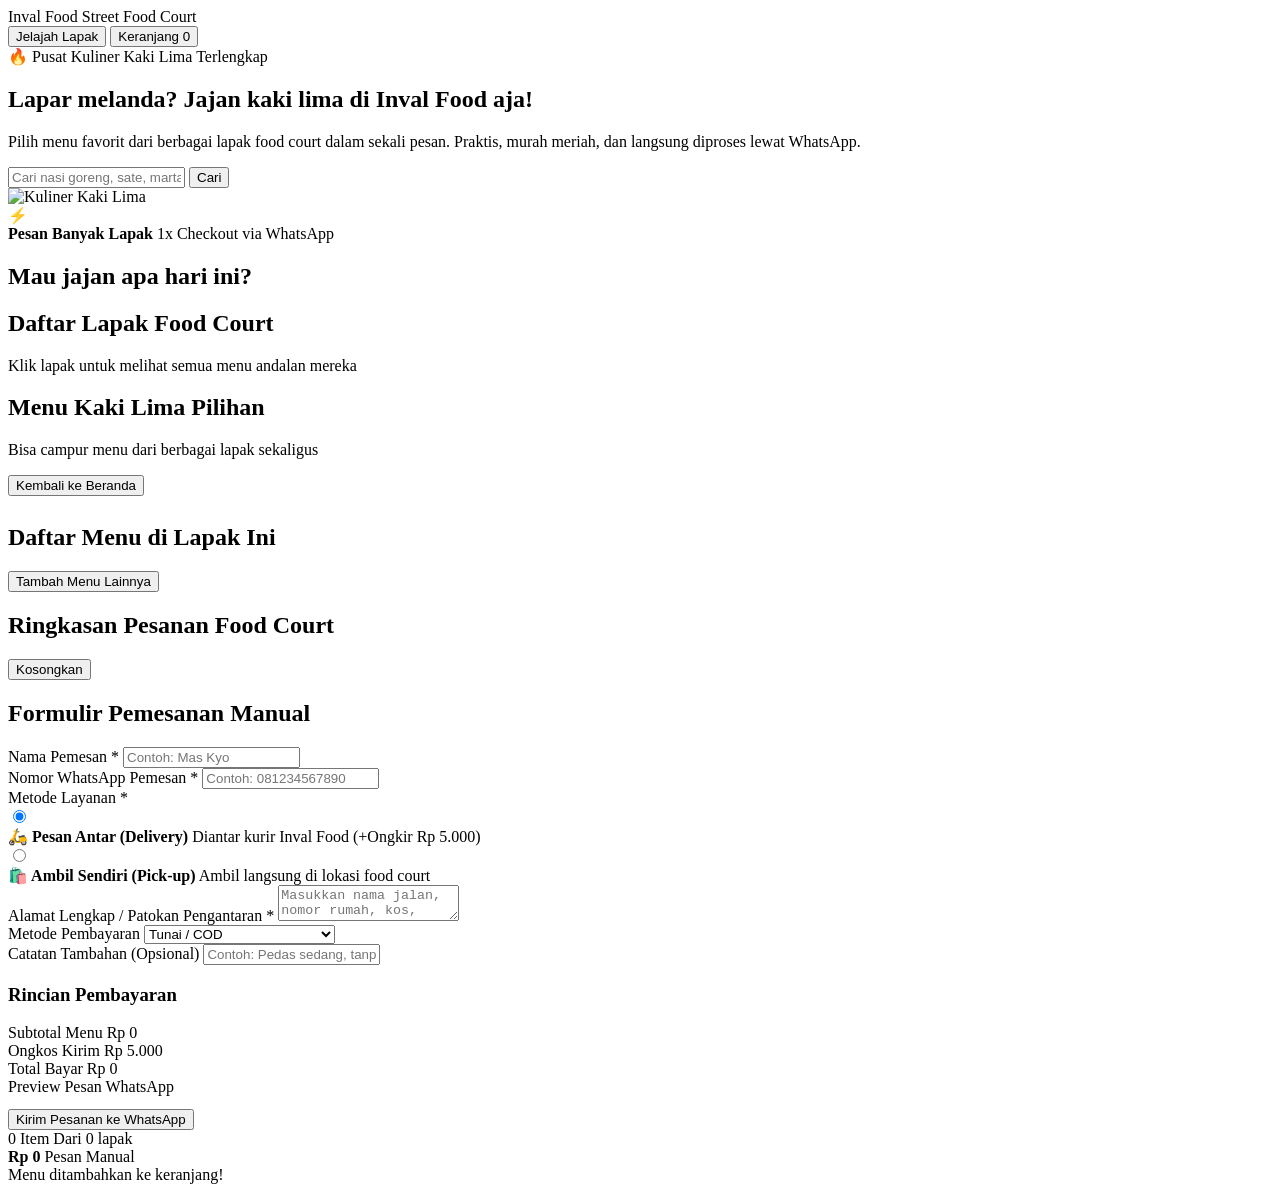
==== index.html @ 7726afc7 "Update stylesheet and script paths in index.html" ====
<!DOCTYPE html>
<html lang="id">
<head>
  <meta charset="UTF-8" />
  <meta name="viewport" content="width=device-width, initial-scale=1.0" />
  <title>Inval Food — Food Court & Jajanan Kaki Lima</title>
  <!-- Google Fonts & Lucide Icons -->
  <link rel="preconnect" href="https://fonts.googleapis.com">
  <link rel="preconnect" href="https://fonts.gstatic.com" crossorigin>
  <link href="https://fonts.googleapis.com/css2?family=Plus+Jakarta+Sans:wght@400;500;600;700;800&display=swap" rel="stylesheet">
  <script src="https://unpkg.com/lucide@latest"></script>
  <!-- Link ke file CSS eksternal -->
  <link rel="stylesheet" href="assets/style.css" />
</head>
<body>

  <!-- ================= NAVBAR ================= -->
  <header class="navbar">
    <div class="container nav-inner">
      <div class="brand" onclick="navigateTo('home')">
        <div class="brand-logo">
          <i data-lucide="utensils-crossed"></i>
        </div>
        <div class="brand-text">
          <span class="brand-name">Inval Food</span>
          <span class="brand-tag">Street Food Court</span>
        </div>
      </div>

      <div class="nav-actions">
        <button class="nav-btn-outline" onclick="navigateTo('home')">
          <i data-lucide="store"></i>
          <span>Jelajah Lapak</span>
        </button>
        <button class="nav-btn-cart" onclick="navigateTo('checkout')">
          <i data-lucide="shopping-bag"></i>
          <span>Keranjang</span>
          <span class="badge" id="nav-cart-count">0</span>
        </button>
      </div>
    </div>
  </header>

  <!-- ================= HALAMAN 1: BERANDA (FOOD COURT) ================= -->
  <main id="page-home" class="page active">
    <!-- Hero Banner Ala GoFood -->
    <section class="hero">
      <div class="container hero-grid">
        <div class="hero-content">
          <span class="pill-badge">🔥 Pusat Kuliner Kaki Lima Terlengkap</span>
          <h1>Lapar melanda? Jajan kaki lima di <span>Inval Food</span> aja!</h1>
          <p>Pilih menu favorit dari berbagai lapak food court dalam sekali pesan. Praktis, murah meriah, dan langsung diproses lewat WhatsApp.</p>
          
          <div class="search-bar">
            <i data-lucide="search" class="search-icon"></i>
            <input type="text" id="search-input" placeholder="Cari nasi goreng, sate, martabak, es teh..." oninput="handleSearch()" />
            <button class="btn-primary" onclick="handleSearch()">Cari</button>
          </div>
        </div>
        <div class="hero-visual">
          <img src="https://images.unsplash.com/photo-1555939594-58d7cb561ad1?auto=format&fit=crop&w=800&q=80" alt="Kuliner Kaki Lima" />
          <div class="floating-card">
            <div class="fc-icon">⚡</div>
            <div>
              <strong>Pesan Banyak Lapak</strong>
              <span>1x Checkout via WhatsApp</span>
            </div>
          </div>
        </div>
      </div>
    </section>

    <!-- Filter Kategori -->
    <section class="container section-block">
      <div class="section-header">
        <h2>Mau jajan apa hari ini?</h2>
      </div>
      <div class="category-list" id="category-list">
        <!-- Diisi otomatis lewat script.js -->
      </div>
    </section>

    <!-- Daftar Lapak / Tenant Food Court -->
    <section class="container section-block">
      <div class="section-header">
        <div>
          <h2>Daftar Lapak Food Court</h2>
          <p class="subtitle">Klik lapak untuk melihat semua menu andalan mereka</p>
        </div>
      </div>
      <div class="stall-grid" id="stall-grid">
        <!-- Diisi otomatis lewat script.js -->
      </div>
    </section>

    <!-- Semua Menu Kaki Lima Populer -->
    <section class="container section-block">
      <div class="section-header">
        <div>
          <h2 id="menu-section-title">Menu Kaki Lima Pilihan</h2>
          <p class="subtitle">Bisa campur menu dari berbagai lapak sekaligus</p>
        </div>
      </div>
      <div class="menu-grid" id="menu-grid">
        <!-- Diisi otomatis lewat script.js -->
      </div>
    </section>
  </main>

  <!-- ================= HALAMAN 2: DETAIL LAPAK ================= -->
  <main id="page-stall" class="page">
    <div class="container section-block">
      <button class="back-btn" onclick="navigateTo('home')">
        <i data-lucide="arrow-left"></i>
        <span>Kembali ke Beranda</span>
      </button>

      <div class="stall-banner" id="stall-detail-header">
        <!-- Diisi otomatis lewat script.js -->
      </div>

      <div class="section-header" style="margin-top: 28px;">
        <h2>Daftar Menu di Lapak Ini</h2>
      </div>
      <div class="menu-grid" id="stall-menu-grid">
        <!-- Diisi otomatis lewat script.js -->
      </div>
    </div>
  </main>

  <!-- ================= HALAMAN 3: FORM PEMESANAN MANUAL & WA ================= -->
  <main id="page-checkout" class="page">
    <div class="container section-block">
      <button class="back-btn" onclick="navigateTo('home')">
        <i data-lucide="arrow-left"></i>
        <span>Tambah Menu Lainnya</span>
      </button>

      <div class="checkout-layout">
        <!-- Kolom Kiri: Keranjang & Form Manual -->
        <div class="checkout-left">
          <div class="card-box">
            <div class="card-box-header">
              <h2><i data-lucide="shopping-bag"></i> Ringkasan Pesanan Food Court</h2>
              <button class="btn-text-danger" onclick="clearCart()">Kosongkan</button>
            </div>
            <div id="checkout-cart-list">
              <!-- Item keranjang dirender lewat JS -->
            </div>
          </div>

          <div class="card-box" style="margin-top: 20px;">
            <div class="card-box-header">
              <h2><i data-lucide="clipboard-edit"></i> Formulir Pemesanan Manual</h2>
            </div>
            <form id="manual-order-form" oninput="updateWhatsAppPreview()">
              <div class="form-grid">
                <div class="form-group">
                  <label for="cust-name">Nama Pemesan *</label>
                  <input type="text" id="cust-name" placeholder="Contoh: Mas Kyo" required />
                </div>
                <div class="form-group">
                  <label for="cust-phone">Nomor WhatsApp Pemesan *</label>
                  <input type="tel" id="cust-phone" placeholder="Contoh: 081234567890" required />
                </div>
              </div>

              <div class="form-group">
                <label>Metode Layanan *</label>
                <div class="radio-cards">
                  <label class="radio-card">
                    <input type="radio" name="service-type" value="Pesan Antar (Delivery)" checked onchange="toggleAddressField()" />
                    <div class="rc-content">
                      <strong>🛵 Pesan Antar (Delivery)</strong>
                      <span>Diantar kurir Inval Food (+Ongkir Rp 5.000)</span>
                    </div>
                  </label>
                  <label class="radio-card">
                    <input type="radio" name="service-type" value="Ambil Sendiri (Pick-up)" onchange="toggleAddressField()" />
                    <div class="rc-content">
                      <strong>🛍️ Ambil Sendiri (Pick-up)</strong>
                      <span>Ambil langsung di lokasi food court</span>
                    </div>
                  </label>
                </div>
              </div>

              <div class="form-group" id="address-group">
                <label for="cust-address">Alamat Lengkap / Patokan Pengantaran *</label>
                <textarea id="cust-address" rows="2" placeholder="Masukkan nama jalan, nomor rumah, kos, atau patokan..."></textarea>
              </div>

              <div class="form-grid">
                <div class="form-group">
                  <label for="payment-method">Metode Pembayaran</label>
                  <select id="payment-method">
                    <option value="Tunai / COD">Tunai / COD</option>
                    <option value="QRIS">QRIS (Scan saat konfirmasi)</option>
                    <option value="Transfer Bank">Transfer Bank</option>
                  </select>
                </div>
                <div class="form-group">
                  <label for="order-notes">Catatan Tambahan (Opsional)</label>
                  <input type="text" id="order-notes" placeholder="Contoh: Pedas sedang, tanpa daun bawang" />
                </div>
              </div>
            </form>
          </div>
        </div>

        <!-- Kolom Kanan: Rincian Biaya & Live Preview WA -->
        <div class="checkout-right">
          <div class="card-box sticky-box">
            <h3>Rincian Pembayaran</h3>
            <div class="bill-row">
              <span>Subtotal Menu</span>
              <span id="bill-subtotal">Rp 0</span>
            </div>
            <div class="bill-row">
              <span>Ongkos Kirim</span>
              <span id="bill-delivery">Rp 5.000</span>
            </div>
            <div class="bill-row total">
              <span>Total Bayar</span>
              <span id="bill-total">Rp 0</span>
            </div>

            <div class="wa-preview-box">
              <div class="wa-preview-title">
                <i data-lucide="message-square"></i> Preview Pesan WhatsApp
              </div>
              <pre id="wa-preview-text"></pre>
            </div>

            <button class="btn-wa-submit" onclick="sendOrderToWhatsApp()">
              <i data-lucide="send"></i>
              <span>Kirim Pesanan ke WhatsApp</span>
            </button>
          </div>
        </div>
      </div>
    </div>
  </main>

  <!-- ================= FLOATING CART BAR ================= -->
  <div class="floating-cart-bar" id="floating-cart-bar" onclick="navigateTo('checkout')">
    <div class="fcb-left">
      <span class="fcb-count" id="fcb-count">0 Item</span>
      <span class="fcb-stalls" id="fcb-stalls">Dari 0 lapak</span>
    </div>
    <div class="fcb-right">
      <strong id="fcb-total">Rp 0</strong>
      <span class="fcb-cta">Pesan Manual <i data-lucide="chevron-right"></i></span>
    </div>
  </div>

  <!-- Toast Notifikasi -->
  <div id="toast" class="toast">Menu ditambahkan ke keranjang!</div>

  <!-- Link ke file JavaScript eksternal -->
  <script src="assets/script.js"></script>
</body>
</html>
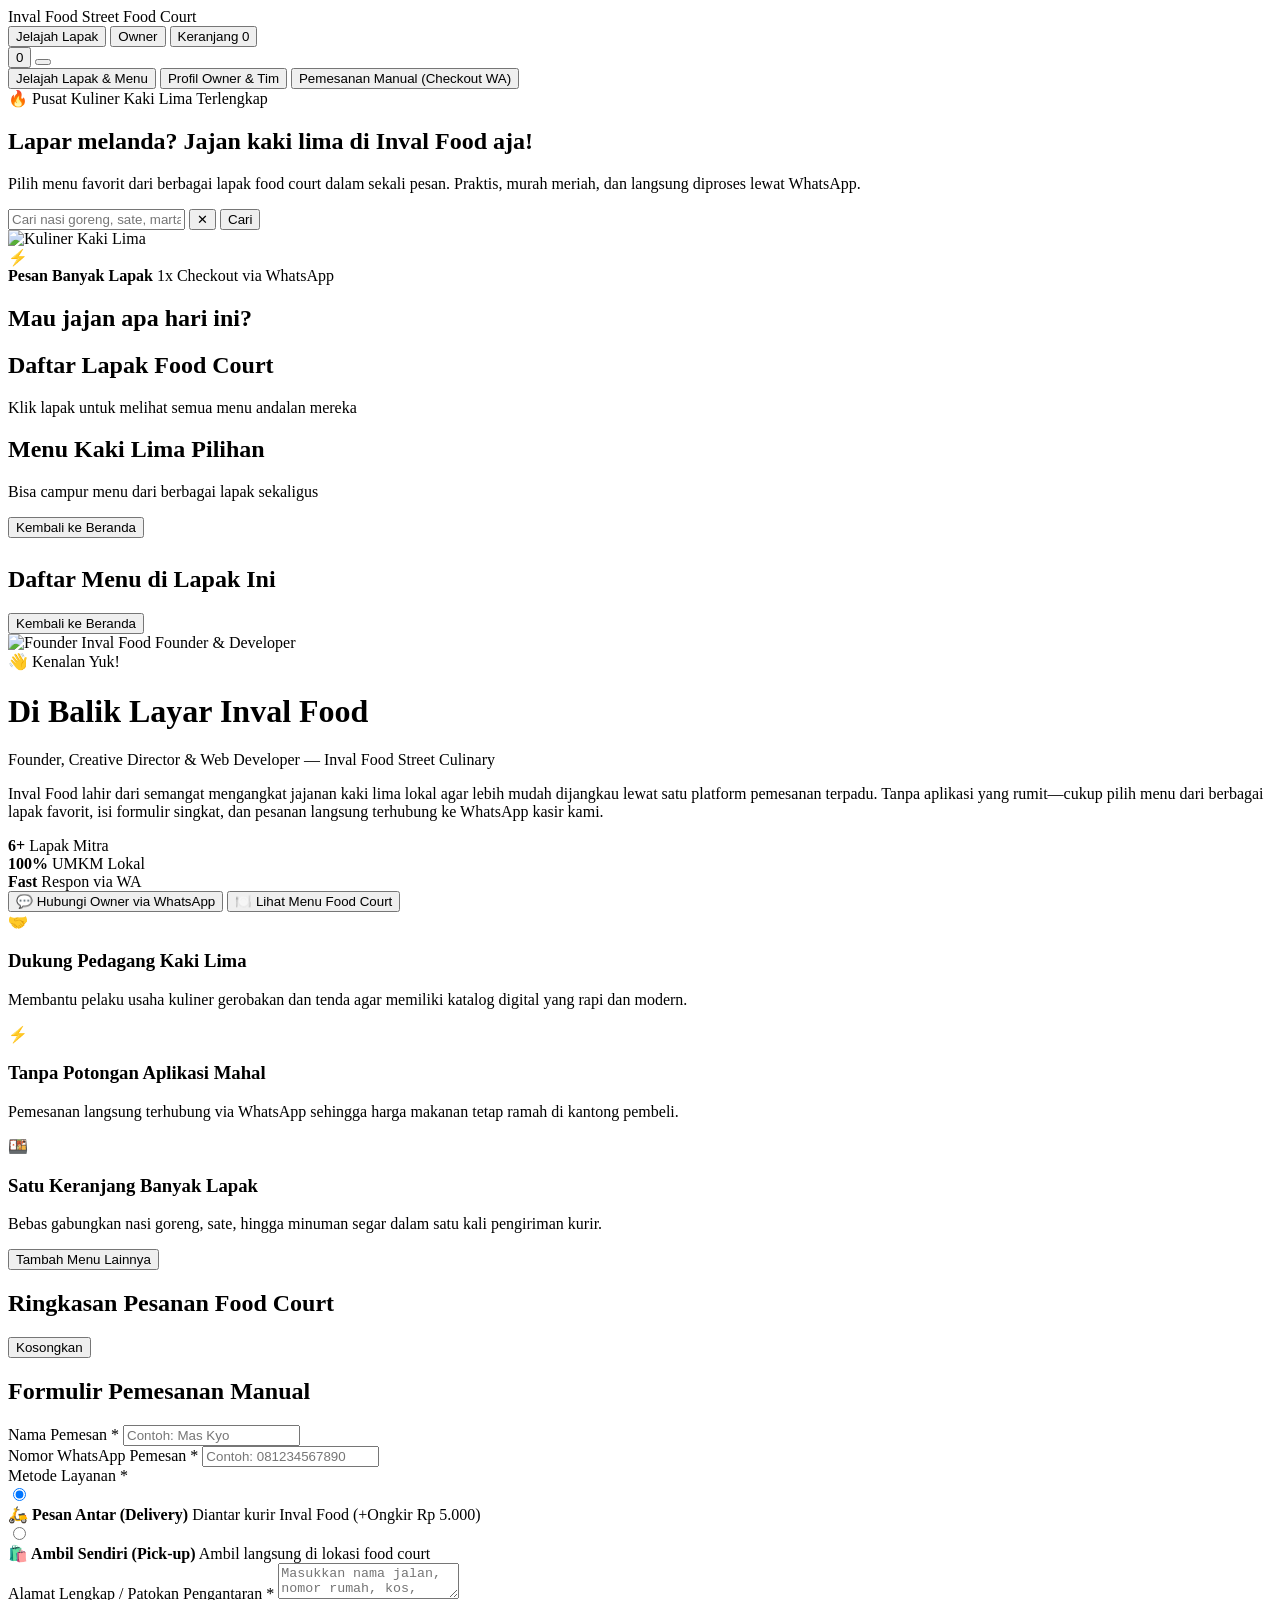
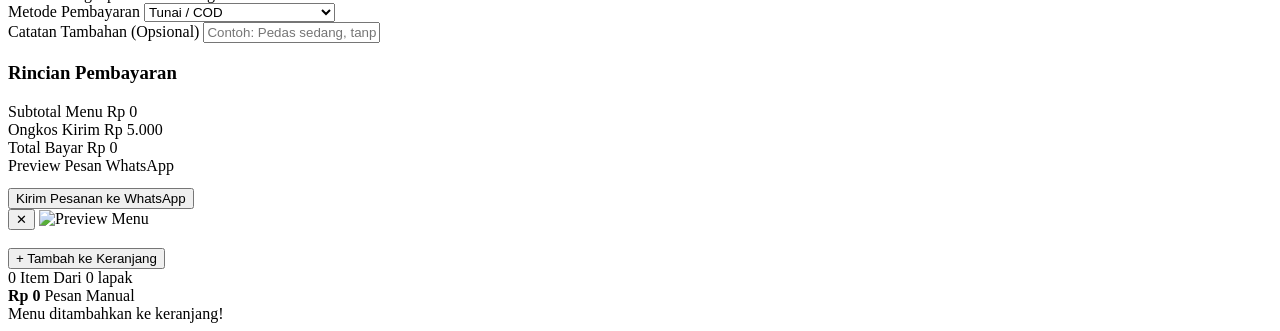
==== commit 6d81f90e: "Update index.html" ====
--- a/index.html
+++ b/index.html
@@ -4,13 +4,11 @@
   <meta charset="UTF-8" />
   <meta name="viewport" content="width=device-width, initial-scale=1.0" />
   <title>Inval Food — Food Court & Jajanan Kaki Lima</title>
-  <!-- Google Fonts & Lucide Icons -->
   <link rel="preconnect" href="https://fonts.googleapis.com">
   <link rel="preconnect" href="https://fonts.gstatic.com" crossorigin>
   <link href="https://fonts.googleapis.com/css2?family=Plus+Jakarta+Sans:wght@400;500;600;700;800&display=swap" rel="stylesheet">
   <script src="https://unpkg.com/lucide@latest"></script>
-  <!-- Link ke file CSS eksternal -->
-  <link rel="stylesheet" href="assets/style.css" />
+  <link rel="stylesheet" href="style.css" />
 </head>
 <body>
 
@@ -27,23 +25,57 @@
         </div>
       </div>
 
-      <div class="nav-actions">
-        <button class="nav-btn-outline" onclick="navigateTo('home')">
+      <!-- Menu Desktop -->
+      <nav class="nav-desktop">
+        <button class="nav-link" id="nav-link-home" onclick="navigateTo('home')">
           <i data-lucide="store"></i>
           <span>Jelajah Lapak</span>
+        </button>
+        <button class="nav-link" id="nav-link-owner" onclick="navigateTo('owner')">
+          <i data-lucide="user-check"></i>
+          <span>Owner</span>
         </button>
         <button class="nav-btn-cart" onclick="navigateTo('checkout')">
           <i data-lucide="shopping-bag"></i>
           <span>Keranjang</span>
           <span class="badge" id="nav-cart-count">0</span>
         </button>
+      </nav>
+
+      <!-- Kontrol Mobile (Keranjang + Tombol Droplist) -->
+      <div class="nav-mobile-controls">
+        <button class="nav-btn-cart mobile-cart-btn" onclick="navigateTo('checkout')">
+          <i data-lucide="shopping-bag"></i>
+          <span class="badge" id="mobile-cart-count">0</span>
+        </button>
+        <button class="mobile-menu-toggle" id="mobile-menu-toggle" onclick="toggleMobileDropdown()" aria-label="Buka Menu">
+          <i data-lucide="menu" id="mobile-menu-icon"></i>
+        </button>
+      </div>
+    </div>
+
+    <!-- Droplist Menu Mobile -->
+    <div class="mobile-dropdown" id="mobile-dropdown">
+      <div class="container mobile-dropdown-inner">
+        <button class="dropdown-item" onclick="mobileNavAction('home')">
+          <i data-lucide="store"></i>
+          <span>Jelajah Lapak & Menu</span>
+        </button>
+        <button class="dropdown-item" onclick="mobileNavAction('owner')">
+          <i data-lucide="user-check"></i>
+          <span>Profil Owner & Tim</span>
+        </button>
+        <button class="dropdown-item" onclick="mobileNavAction('checkout')">
+          <i data-lucide="clipboard-edit"></i>
+          <span>Pemesanan Manual (Checkout WA)</span>
+        </button>
       </div>
     </div>
   </header>
 
   <!-- ================= HALAMAN 1: BERANDA (FOOD COURT) ================= -->
   <main id="page-home" class="page active">
-    <!-- Hero Banner Ala GoFood -->
+    <!-- Hero Banner -->
     <section class="hero">
       <div class="container hero-grid">
         <div class="hero-content">
@@ -51,13 +83,20 @@
           <h1>Lapar melanda? Jajan kaki lima di <span>Inval Food</span> aja!</h1>
           <p>Pilih menu favorit dari berbagai lapak food court dalam sekali pesan. Praktis, murah meriah, dan langsung diproses lewat WhatsApp.</p>
           
-          <div class="search-bar">
+          <form class="search-bar" onsubmit="handleSearch(event, true)">
             <i data-lucide="search" class="search-icon"></i>
-            <input type="text" id="search-input" placeholder="Cari nasi goreng, sate, martabak, es teh..." oninput="handleSearch()" />
-            <button class="btn-primary" onclick="handleSearch()">Cari</button>
-          </div>
-        </div>
-        <div class="hero-visual">
+            <input 
+              type="text" 
+              id="search-input" 
+              placeholder="Cari nasi goreng, sate, martabak, es teh..." 
+              oninput="handleSearch(event, false)" 
+            />
+            <button type="button" class="clear-search-btn" id="clear-search-btn" onclick="resetSearch()" title="Hapus pencarian">✕</button>
+            <button type="submit" class="btn-primary">Cari</button>
+          </form>
+        </div>
+
+        <div class="hero-visual" onclick="scrollToSection('menu-section')" title="Klik untuk langsung lihat semua menu">
           <img src="https://images.unsplash.com/photo-1555939594-58d7cb561ad1?auto=format&fit=crop&w=800&q=80" alt="Kuliner Kaki Lima" />
           <div class="floating-card">
             <div class="fc-icon">⚡</div>
@@ -81,7 +120,7 @@
     </section>
 
     <!-- Daftar Lapak / Tenant Food Court -->
-    <section class="container section-block">
+    <section class="container section-block" id="stalls-section">
       <div class="section-header">
         <div>
           <h2>Daftar Lapak Food Court</h2>
@@ -94,12 +133,15 @@
     </section>
 
     <!-- Semua Menu Kaki Lima Populer -->
-    <section class="container section-block">
+    <section class="container section-block" id="menu-section">
       <div class="section-header">
         <div>
           <h2 id="menu-section-title">Menu Kaki Lima Pilihan</h2>
-          <p class="subtitle">Bisa campur menu dari berbagai lapak sekaligus</p>
-        </div>
+          <p class="subtitle" id="menu-section-subtitle">Bisa campur menu dari berbagai lapak sekaligus</p>
+        </div>
+        <button class="btn-reset-filter" id="btn-reset-filter" onclick="resetAllFilters()" style="display: none;">
+          Tampilkan Semua
+        </button>
       </div>
       <div class="menu-grid" id="menu-grid">
         <!-- Diisi otomatis lewat script.js -->
@@ -115,20 +157,82 @@
         <span>Kembali ke Beranda</span>
       </button>
 
-      <div class="stall-banner" id="stall-detail-header">
-        <!-- Diisi otomatis lewat script.js -->
-      </div>
+      <div class="stall-banner" id="stall-detail-header"></div>
 
       <div class="section-header" style="margin-top: 28px;">
         <h2>Daftar Menu di Lapak Ini</h2>
       </div>
-      <div class="menu-grid" id="stall-menu-grid">
-        <!-- Diisi otomatis lewat script.js -->
-      </div>
+      <div class="menu-grid" id="stall-menu-grid"></div>
     </div>
   </main>
 
-  <!-- ================= HALAMAN 3: FORM PEMESANAN MANUAL & WA ================= -->
+  <!-- ================= HALAMAN 3: OWNER DI BALIK INVAL FOOD ================= -->
+  <main id="page-owner" class="page">
+    <div class="container section-block">
+      <button class="back-btn" onclick="navigateTo('home')">
+        <i data-lucide="arrow-left"></i>
+        <span>Kembali ke Beranda</span>
+      </button>
+
+      <div class="owner-hero-card">
+        <div class="owner-avatar-wrap">
+          <img src="https://images.unsplash.com/photo-1534528741775-53994a69daeb?auto=format&fit=crop&w=500&q=80" alt="Founder Inval Food" class="owner-avatar" />
+          <span class="owner-status-badge">Founder & Developer</span>
+        </div>
+        <div class="owner-bio">
+          <span class="pill-badge">👋 Kenalan Yuk!</span>
+          <h1>Di Balik Layar <span>Inval Food</span></h1>
+          <p class="owner-role">Founder, Creative Director & Web Developer — Inval Food Street Culinary</p>
+          <p class="owner-desc">
+            Inval Food lahir dari semangat mengangkat jajanan kaki lima lokal agar lebih mudah dijangkau lewat satu platform pemesanan terpadu. Tanpa aplikasi yang rumit—cukup pilih menu dari berbagai lapak favorit, isi formulir singkat, dan pesanan langsung terhubung ke WhatsApp kasir kami.
+          </p>
+          <div class="owner-stats">
+            <div class="stat-item">
+              <strong>6+</strong>
+              <span>Lapak Mitra</span>
+            </div>
+            <div class="stat-item">
+              <strong>100%</strong>
+              <span>UMKM Lokal</span>
+            </div>
+            <div class="stat-item">
+              <strong>Fast</strong>
+              <span>Respon via WA</span>
+            </div>
+          </div>
+          <div class="owner-actions">
+            <button class="btn-primary" onclick="contactOwnerWA()">
+              💬 Hubungi Owner via WhatsApp
+            </button>
+            <button class="nav-btn-outline" onclick="navigateTo('home')">
+              🍽️ Lihat Menu Food Court
+            </button>
+          </div>
+        </div>
+      </div>
+
+      <!-- Nilai & Visi Layanan -->
+      <div class="owner-values-grid">
+        <div class="value-card">
+          <div class="value-icon">🤝</div>
+          <h3>Dukung Pedagang Kaki Lima</h3>
+          <p>Membantu pelaku usaha kuliner gerobakan dan tenda agar memiliki katalog digital yang rapi dan modern.</p>
+        </div>
+        <div class="value-card">
+          <div class="value-icon">⚡</div>
+          <h3>Tanpa Potongan Aplikasi Mahal</h3>
+          <p>Pemesanan langsung terhubung via WhatsApp sehingga harga makanan tetap ramah di kantong pembeli.</p>
+        </div>
+        <div class="value-card">
+          <div class="value-icon">🍱</div>
+          <h3>Satu Keranjang Banyak Lapak</h3>
+          <p>Bebas gabungkan nasi goreng, sate, hingga minuman segar dalam satu kali pengiriman kurir.</p>
+        </div>
+      </div>
+    </div>
+  </main>
+
+  <!-- ================= HALAMAN 4: FORM PEMESANAN MANUAL & WA ================= -->
   <main id="page-checkout" class="page">
     <div class="container section-block">
       <button class="back-btn" onclick="navigateTo('home')">
@@ -137,16 +241,14 @@
       </button>
 
       <div class="checkout-layout">
-        <!-- Kolom Kiri: Keranjang & Form Manual -->
+        <!-- Kolom Kiri -->
         <div class="checkout-left">
           <div class="card-box">
             <div class="card-box-header">
               <h2><i data-lucide="shopping-bag"></i> Ringkasan Pesanan Food Court</h2>
               <button class="btn-text-danger" onclick="clearCart()">Kosongkan</button>
             </div>
-            <div id="checkout-cart-list">
-              <!-- Item keranjang dirender lewat JS -->
-            </div>
+            <div id="checkout-cart-list"></div>
           </div>
 
           <div class="card-box" style="margin-top: 20px;">
@@ -208,7 +310,7 @@
           </div>
         </div>
 
-        <!-- Kolom Kanan: Rincian Biaya & Live Preview WA -->
+        <!-- Kolom Kanan -->
         <div class="checkout-right">
           <div class="card-box sticky-box">
             <h3>Rincian Pembayaran</h3>
@@ -242,6 +344,23 @@
     </div>
   </main>
 
+  <!-- ================= MODAL QUICK VIEW MENU (SAAT FOTO MENU DIKLIK) ================= -->
+  <div class="modal-backdrop" id="menu-modal" onclick="closeMenuModal(event)">
+    <div class="modal-card" onclick="event.stopPropagation()">
+      <button class="modal-close" onclick="closeMenuModal()">✕</button>
+      <img id="modal-menu-img" src="" alt="Preview Menu" />
+      <div class="modal-body">
+        <span class="menu-stall-tag" id="modal-menu-stall"></span>
+        <h3 id="modal-menu-title"></h3>
+        <p id="modal-menu-desc"></p>
+        <div class="modal-footer">
+          <strong id="modal-menu-price"></strong>
+          <button class="btn-primary" id="modal-add-btn">+ Tambah ke Keranjang</button>
+        </div>
+      </div>
+    </div>
+  </div>
+
   <!-- ================= FLOATING CART BAR ================= -->
   <div class="floating-cart-bar" id="floating-cart-bar" onclick="navigateTo('checkout')">
     <div class="fcb-left">
@@ -257,7 +376,6 @@
   <!-- Toast Notifikasi -->
   <div id="toast" class="toast">Menu ditambahkan ke keranjang!</div>
 
-  <!-- Link ke file JavaScript eksternal -->
-  <script src="assets/script.js"></script>
+  <script src="script.js"></script>
 </body>
 </html>
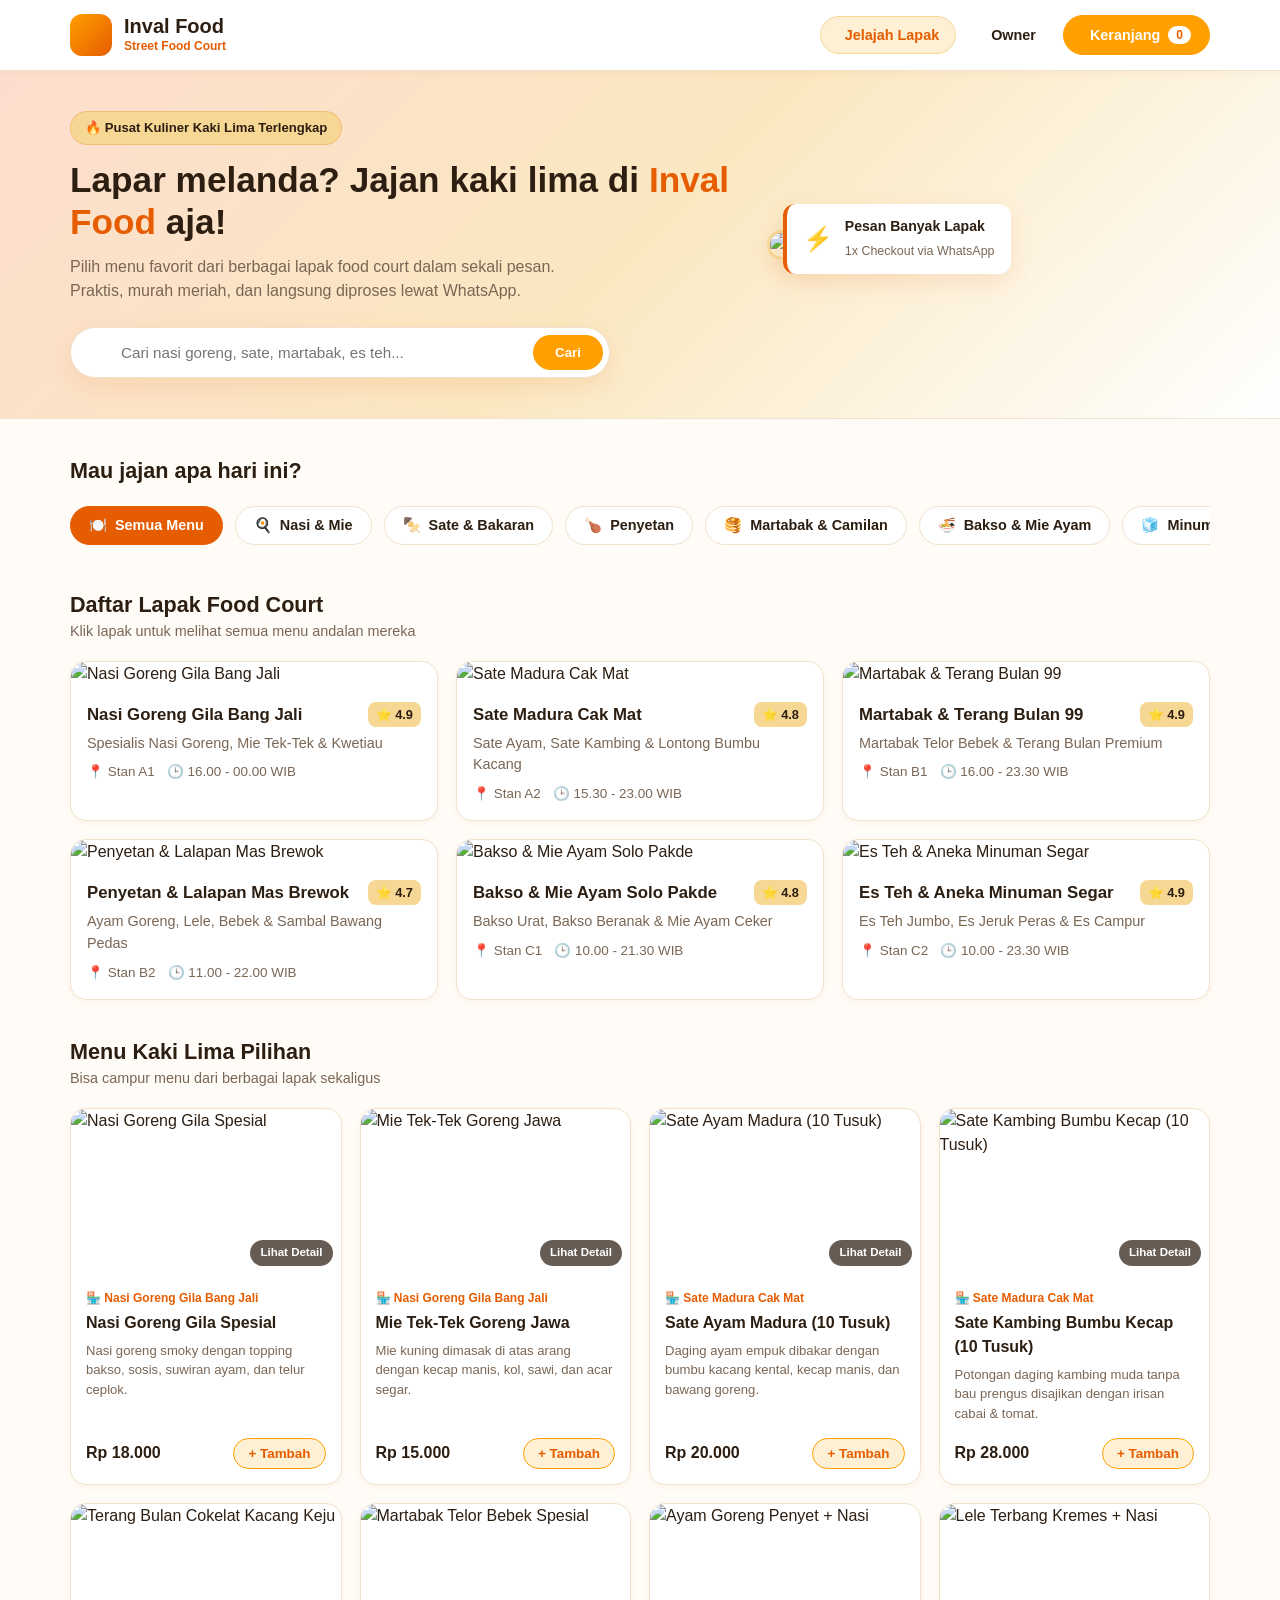
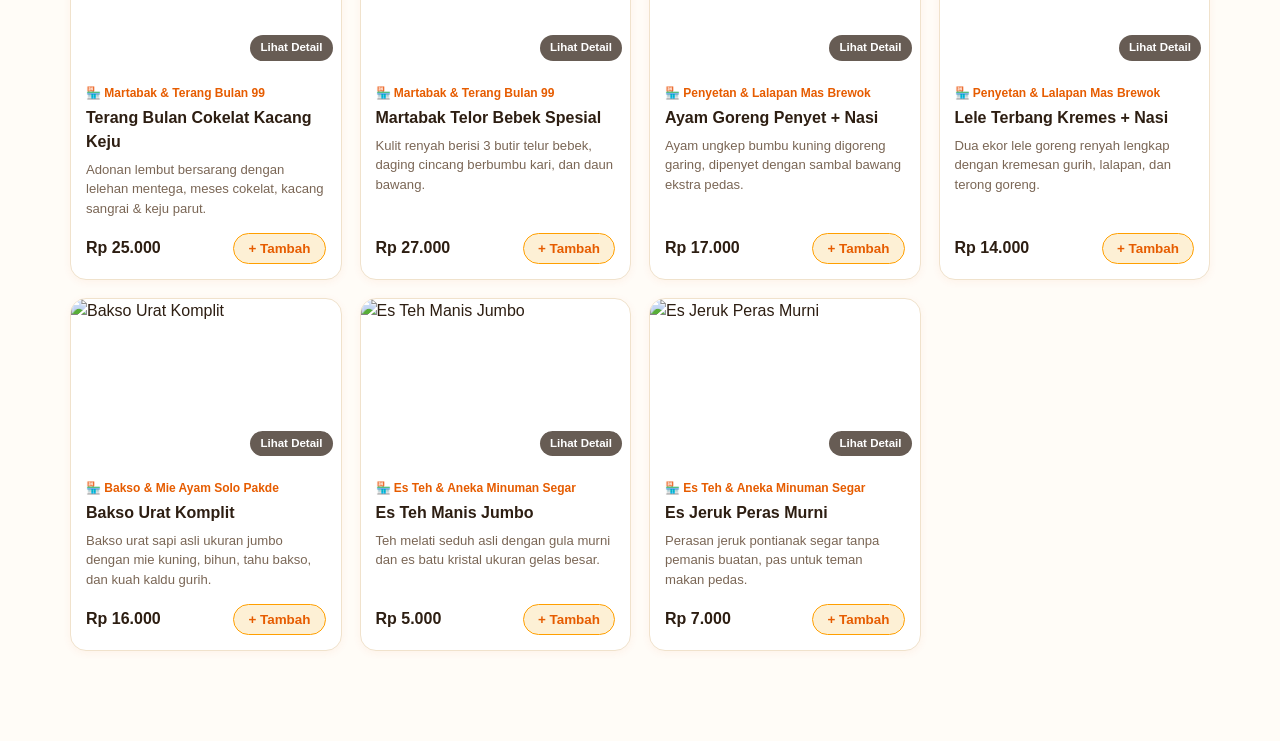
==== commit e8a59fa5: "Update stylesheet and script paths in index.html" ====
--- a/index.html
+++ b/index.html
@@ -8,7 +8,7 @@
   <link rel="preconnect" href="https://fonts.gstatic.com" crossorigin>
   <link href="https://fonts.googleapis.com/css2?family=Plus+Jakarta+Sans:wght@400;500;600;700;800&display=swap" rel="stylesheet">
   <script src="https://unpkg.com/lucide@latest"></script>
-  <link rel="stylesheet" href="style.css" />
+  <link rel="stylesheet" href="assets/style.css" />
 </head>
 <body>
 
@@ -376,6 +376,6 @@
   <!-- Toast Notifikasi -->
   <div id="toast" class="toast">Menu ditambahkan ke keranjang!</div>
 
-  <script src="script.js"></script>
+  <script src="assets/script.js"></script>
 </body>
 </html>
--- a/assets/style.css
+++ b/assets/style.css
@@ -0,0 +1,1205 @@
+:root {
+  /* Palet Warna Hangat (Warm Sunset / Street Food) */
+  --peach: #f8a582;
+  --cream: #f7d794;
+  --primary: #ff9f00;       /* Oranye Cerah */
+  --primary-dark: #e65c00;  /* Oranye Tua / Hover */
+  --primary-light: #fdf0d5; /* Krem lembut */
+  
+  --bg: #fffcf7;
+  --surface: #ffffff;
+  --text-main: #2d1e12;
+  --text-muted: #7a6655;
+  --border: #f0e2cc;
+  --radius-lg: 16px;
+  --radius-md: 12px;
+  --shadow-sm: 0 2px 8px rgba(230, 92, 0, 0.06);
+  --shadow-md: 0 8px 24px rgba(230, 92, 0, 0.12);
+}
+
+* {
+  box-sizing: border-box;
+  margin: 0;
+  padding: 0;
+}
+
+body {
+  font-family: 'Plus Jakarta Sans', sans-serif;
+  background-color: var(--bg);
+  color: var(--text-main);
+  line-height: 1.5;
+  padding-bottom: 90px;
+}
+
+.container {
+  max-width: 1180px;
+  margin: 0 auto;
+  padding: 0 20px;
+}
+
+/* ================= NAVBAR & MOBILE DROPLIST ================= */
+.navbar {
+  position: sticky;
+  top: 0;
+  z-index: 100;
+  background: var(--surface);
+  border-bottom: 1px solid var(--border);
+  box-shadow: var(--shadow-sm);
+}
+
+.nav-inner {
+  height: 70px;
+  display: flex;
+  align-items: center;
+  justify-content: space-between;
+}
+
+.brand {
+  display: flex;
+  align-items: center;
+  gap: 12px;
+  cursor: pointer;
+}
+
+.brand-logo {
+  width: 42px;
+  height: 42px;
+  background: linear-gradient(135deg, var(--primary) 0%, var(--primary-dark) 100%);
+  color: #fff;
+  border-radius: 12px;
+  display: grid;
+  place-items: center;
+}
+
+.brand-text {
+  display: flex;
+  flex-direction: column;
+}
+
+.brand-name {
+  font-weight: 800;
+  font-size: 1.25rem;
+  color: var(--text-main);
+  line-height: 1.1;
+}
+
+.brand-tag {
+  font-size: 0.75rem;
+  color: var(--primary-dark);
+  font-weight: 700;
+}
+
+.nav-desktop {
+  display: flex;
+  align-items: center;
+  gap: 10px;
+}
+
+.nav-link {
+  display: inline-flex;
+  align-items: center;
+  gap: 8px;
+  padding: 10px 16px;
+  border-radius: 99px;
+  font-weight: 600;
+  font-size: 0.9rem;
+  cursor: pointer;
+  border: 1px solid transparent;
+  background: transparent;
+  color: var(--text-main);
+  transition: 0.2s;
+}
+
+.nav-link:hover,
+.nav-link.active-nav {
+  background: var(--primary-light);
+  color: var(--primary-dark);
+  border-color: var(--cream);
+}
+
+.nav-btn-outline,
+.nav-btn-cart {
+  display: inline-flex;
+  align-items: center;
+  gap: 8px;
+  padding: 10px 18px;
+  border-radius: 99px;
+  font-weight: 700;
+  font-size: 0.9rem;
+  cursor: pointer;
+  border: 1px solid var(--border);
+  background: var(--surface);
+  color: var(--text-main);
+  transition: 0.2s;
+}
+
+.nav-btn-outline:hover {
+  border-color: var(--primary);
+  color: var(--primary-dark);
+  background: var(--primary-light);
+}
+
+.nav-btn-cart {
+  background: var(--primary);
+  color: #fff;
+  border-color: var(--primary);
+}
+
+.nav-btn-cart:hover {
+  background: var(--primary-dark);
+  border-color: var(--primary-dark);
+}
+
+.badge {
+  background: #fff;
+  color: var(--primary-dark);
+  font-size: 0.75rem;
+  font-weight: 800;
+  padding: 2px 8px;
+  border-radius: 99px;
+}
+
+/* Mobile Controls & Droplist */
+.nav-mobile-controls {
+  display: none;
+  align-items: center;
+  gap: 10px;
+}
+
+.mobile-cart-btn {
+  padding: 8px 12px;
+}
+
+.mobile-menu-toggle {
+  width: 42px;
+  height: 42px;
+  border-radius: 12px;
+  border: 1px solid var(--border);
+  background: var(--primary-light);
+  color: var(--primary-dark);
+  display: grid;
+  place-items: center;
+  cursor: pointer;
+  transition: 0.2s;
+}
+
+.mobile-menu-toggle:hover {
+  background: var(--cream);
+}
+
+.mobile-dropdown {
+  display: none;
+  background: var(--surface);
+  border-top: 1px solid var(--border);
+  box-shadow: var(--shadow-md);
+  animation: slideDown 0.2s ease;
+}
+
+.mobile-dropdown.open {
+  display: block;
+}
+
+@keyframes slideDown {
+  from { opacity: 0; transform: translateY(-8px); }
+  to { opacity: 1; transform: translateY(0); }
+}
+
+.mobile-dropdown-inner {
+  padding: 12px 20px 18px;
+  display: flex;
+  flex-direction: column;
+  gap: 8px;
+}
+
+.dropdown-item {
+  display: flex;
+  align-items: center;
+  gap: 12px;
+  width: 100%;
+  padding: 12px 16px;
+  border-radius: var(--radius-md);
+  border: 1px solid var(--border);
+  background: var(--bg);
+  color: var(--text-main);
+  font-family: inherit;
+  font-weight: 700;
+  font-size: 0.92rem;
+  text-align: left;
+  cursor: pointer;
+  transition: 0.2s;
+}
+
+.dropdown-item:hover {
+  background: var(--primary-light);
+  border-color: var(--primary);
+  color: var(--primary-dark);
+}
+
+/* ================= SPA PAGES ================= */
+.page {
+  display: none;
+  animation: fadeIn 0.25s ease;
+}
+
+.page.active {
+  display: block;
+}
+
+@keyframes fadeIn {
+  from { opacity: 0; transform: translateY(6px); }
+  to { opacity: 1; transform: translateY(0); }
+}
+
+/* ================= HERO ================= */
+.hero {
+  background: linear-gradient(135deg, rgba(248, 165, 130, 0.35) 0%, rgba(247, 215, 148, 0.55) 50%, #ffffff 100%);
+  padding: 40px 0;
+  border-bottom: 1px solid var(--border);
+}
+
+.hero-grid {
+  display: grid;
+  grid-template-columns: 1.2fr 0.8fr;
+  gap: 32px;
+  align-items: center;
+}
+
+.pill-badge {
+  display: inline-block;
+  background: var(--cream);
+  color: var(--text-main);
+  font-weight: 700;
+  font-size: 0.82rem;
+  padding: 6px 14px;
+  border-radius: 99px;
+  margin-bottom: 14px;
+  border: 1px solid rgba(230, 92, 0, 0.2);
+}
+
+.hero-content h1 {
+  font-size: 2.2rem;
+  font-weight: 800;
+  line-height: 1.2;
+  margin-bottom: 12px;
+}
+
+.hero-content h1 span {
+  color: var(--primary-dark);
+}
+
+.hero-content p {
+  color: var(--text-muted);
+  margin-bottom: 24px;
+  max-width: 540px;
+}
+
+.search-bar {
+  display: flex;
+  align-items: center;
+  background: #fff;
+  border: 1px solid var(--border);
+  border-radius: 99px;
+  padding: 6px 6px 6px 18px;
+  box-shadow: var(--shadow-md);
+  max-width: 540px;
+}
+
+.search-bar:focus-within {
+  border-color: var(--primary);
+}
+
+.search-icon {
+  color: var(--primary-dark);
+  width: 20px;
+  height: 20px;
+  flex-shrink: 0;
+}
+
+.search-bar input {
+  flex: 1;
+  border: none;
+  outline: none;
+  padding: 10px 12px;
+  font-size: 0.95rem;
+  font-family: inherit;
+  color: var(--text-main);
+  min-width: 0;
+}
+
+.clear-search-btn {
+  display: none;
+  background: var(--primary-light);
+  color: var(--primary-dark);
+  border: none;
+  width: 24px;
+  height: 24px;
+  border-radius: 50%;
+  font-size: 0.75rem;
+  font-weight: 800;
+  cursor: pointer;
+  margin-right: 8px;
+}
+
+.clear-search-btn.visible {
+  display: grid;
+  place-items: center;
+}
+
+.btn-primary {
+  background: var(--primary);
+  color: #fff;
+  border: none;
+  padding: 10px 22px;
+  border-radius: 99px;
+  font-weight: 700;
+  cursor: pointer;
+  transition: 0.2s;
+  flex-shrink: 0;
+}
+
+.btn-primary:hover {
+  background: var(--primary-dark);
+}
+
+.hero-visual {
+  position: relative;
+  cursor: pointer;
+}
+
+.hero-visual img {
+  width: 100%;
+  height: 260px;
+  object-fit: cover;
+  border-radius: var(--radius-lg);
+  box-shadow: var(--shadow-md);
+  border: 3px solid var(--cream);
+  transition: 0.25s;
+}
+
+.hero-visual:hover img {
+  transform: scale(1.015);
+}
+
+.floating-card {
+  position: absolute;
+  bottom: -14px;
+  left: 16px;
+  background: #fff;
+  padding: 12px 16px;
+  border-radius: var(--radius-md);
+  box-shadow: var(--shadow-md);
+  border-left: 4px solid var(--primary-dark);
+  display: flex;
+  align-items: center;
+  gap: 12px;
+}
+
+.fc-icon {
+  font-size: 1.5rem;
+}
+
+.floating-card strong {
+  display: block;
+  font-size: 0.88rem;
+}
+
+.floating-card span {
+  font-size: 0.78rem;
+  color: var(--text-muted);
+}
+
+/* ================= SECTIONS & CATEGORIES ================= */
+.section-block {
+  margin-top: 36px;
+}
+
+.section-header {
+  display: flex;
+  justify-content: space-between;
+  align-items: flex-end;
+  gap: 12px;
+  margin-bottom: 18px;
+}
+
+.section-header h2 {
+  font-size: 1.35rem;
+  font-weight: 800;
+}
+
+.subtitle {
+  color: var(--text-muted);
+  font-size: 0.9rem;
+}
+
+.btn-reset-filter {
+  background: var(--primary-light);
+  color: var(--primary-dark);
+  border: 1px solid var(--primary);
+  padding: 7px 14px;
+  border-radius: 99px;
+  font-weight: 700;
+  font-size: 0.82rem;
+  cursor: pointer;
+}
+
+.category-list {
+  display: flex;
+  gap: 12px;
+  overflow-x: auto;
+  padding-bottom: 8px;
+  scrollbar-width: thin;
+}
+
+.cat-chip {
+  display: inline-flex;
+  align-items: center;
+  gap: 8px;
+  padding: 10px 18px;
+  background: var(--surface);
+  border: 1px solid var(--border);
+  border-radius: 99px;
+  font-weight: 600;
+  font-size: 0.9rem;
+  color: var(--text-main);
+  white-space: nowrap;
+  cursor: pointer;
+  transition: 0.2s;
+}
+
+.cat-chip:hover {
+  background: var(--cream);
+  border-color: var(--primary);
+}
+
+.cat-chip.active {
+  background: var(--primary-dark);
+  color: #fff;
+  border-color: var(--primary-dark);
+}
+
+/* ================= STALL / TENANT CARDS ================= */
+.stall-grid {
+  display: grid;
+  grid-template-columns: repeat(auto-fill, minmax(320px, 1fr));
+  gap: 18px;
+}
+
+.stall-card {
+  background: var(--surface);
+  border: 1px solid var(--border);
+  border-radius: var(--radius-lg);
+  overflow: hidden;
+  cursor: pointer;
+  transition: 0.2s;
+  box-shadow: var(--shadow-sm);
+}
+
+.stall-card:hover {
+  transform: translateY(-3px);
+  box-shadow: var(--shadow-md);
+  border-color: var(--primary);
+}
+
+.stall-cover {
+  width: 100%;
+  height: 140px;
+  object-fit: cover;
+}
+
+.stall-info {
+  padding: 16px;
+}
+
+.stall-top {
+  display: flex;
+  justify-content: space-between;
+  align-items: center;
+  margin-bottom: 6px;
+}
+
+.stall-top h3 {
+  font-size: 1.05rem;
+  font-weight: 700;
+}
+
+.rating-pill {
+  background: var(--cream);
+  color: var(--text-main);
+  font-weight: 700;
+  font-size: 0.8rem;
+  padding: 3px 8px;
+  border-radius: 8px;
+}
+
+.stall-meta {
+  font-size: 0.84rem;
+  color: var(--text-muted);
+  display: flex;
+  gap: 12px;
+}
+
+/* ================= MENU CARDS ================= */
+.menu-grid {
+  display: grid;
+  grid-template-columns: repeat(auto-fill, minmax(260px, 1fr));
+  gap: 18px;
+}
+
+.menu-card {
+  background: var(--surface);
+  border: 1px solid var(--border);
+  border-radius: var(--radius-lg);
+  overflow: hidden;
+  display: flex;
+  flex-direction: column;
+  box-shadow: var(--shadow-sm);
+  transition: 0.2s;
+}
+
+.menu-card:hover {
+  box-shadow: var(--shadow-md);
+  border-color: var(--peach);
+}
+
+.menu-img-wrap {
+  position: relative;
+  cursor: pointer;
+  overflow: hidden;
+}
+
+.menu-img {
+  width: 100%;
+  height: 165px;
+  object-fit: cover;
+  display: block;
+  transition: 0.25s;
+}
+
+.menu-img-wrap:hover .menu-img {
+  transform: scale(1.05);
+}
+
+.menu-zoom-hint {
+  position: absolute;
+  bottom: 8px;
+  right: 8px;
+  background: rgba(45, 30, 18, 0.72);
+  color: #fff;
+  font-size: 0.72rem;
+  font-weight: 600;
+  padding: 4px 10px;
+  border-radius: 99px;
+}
+
+.menu-body {
+  padding: 15px;
+  display: flex;
+  flex-direction: column;
+  flex: 1;
+}
+
+.menu-stall-tag {
+  font-size: 0.75rem;
+  font-weight: 700;
+  color: var(--primary-dark);
+  margin-bottom: 4px;
+  cursor: pointer;
+}
+
+.menu-stall-tag:hover {
+  text-decoration: underline;
+}
+
+.menu-title {
+  font-size: 1rem;
+  font-weight: 700;
+  margin-bottom: 6px;
+}
+
+.menu-desc {
+  font-size: 0.82rem;
+  color: var(--text-muted);
+  margin-bottom: 14px;
+  flex: 1;
+}
+
+.menu-footer {
+  display: flex;
+  align-items: center;
+  justify-content: space-between;
+  margin-top: auto;
+}
+
+.menu-price {
+  font-weight: 800;
+  font-size: 1rem;
+  color: var(--text-main);
+}
+
+.btn-add {
+  background: var(--primary-light);
+  color: var(--primary-dark);
+  border: 1px solid var(--primary);
+  padding: 7px 14px;
+  border-radius: 99px;
+  font-weight: 700;
+  font-size: 0.84rem;
+  cursor: pointer;
+  transition: 0.2s;
+}
+
+.btn-add:hover {
+  background: var(--primary);
+  color: #fff;
+}
+
+.qty-control {
+  display: inline-flex;
+  align-items: center;
+  gap: 10px;
+  background: var(--primary-dark);
+  color: #fff;
+  padding: 5px 12px;
+  border-radius: 99px;
+  font-weight: 700;
+}
+
+.qty-control button {
+  background: none;
+  border: none;
+  color: #fff;
+  font-size: 1rem;
+  font-weight: 800;
+  cursor: pointer;
+  padding: 0 4px;
+}
+
+/* ================= OWNER PAGE ================= */
+.owner-hero-card {
+  background: linear-gradient(135deg, rgba(248, 165, 130, 0.25) 0%, rgba(247, 215, 148, 0.4) 60%, #ffffff 100%);
+  border: 1px solid var(--border);
+  border-radius: var(--radius-lg);
+  padding: 32px;
+  display: grid;
+  grid-template-columns: 240px 1fr;
+  gap: 32px;
+  align-items: center;
+  box-shadow: var(--shadow-md);
+}
+
+.owner-avatar-wrap {
+  display: flex;
+  flex-direction: column;
+  align-items: center;
+  text-align: center;
+}
+
+.owner-avatar {
+  width: 200px;
+  height: 200px;
+  border-radius: 24px;
+  object-fit: cover;
+  border: 4px solid var(--primary);
+  box-shadow: var(--shadow-md);
+}
+
+.owner-status-badge {
+  margin-top: -14px;
+  background: var(--primary-dark);
+  color: #fff;
+  font-size: 0.78rem;
+  font-weight: 700;
+  padding: 5px 14px;
+  border-radius: 99px;
+}
+
+.owner-bio h1 {
+  font-size: 1.9rem;
+  font-weight: 800;
+  margin-bottom: 6px;
+}
+
+.owner-bio h1 span {
+  color: var(--primary-dark);
+}
+
+.owner-role {
+  font-weight: 700;
+  color: var(--primary-dark);
+  font-size: 0.92rem;
+  margin-bottom: 14px;
+}
+
+.owner-desc {
+  color: var(--text-muted);
+  margin-bottom: 20px;
+  max-width: 640px;
+}
+
+.owner-stats {
+  display: flex;
+  gap: 20px;
+  margin-bottom: 22px;
+  flex-wrap: wrap;
+}
+
+.stat-item {
+  background: var(--surface);
+  border: 1px solid var(--border);
+  padding: 12px 20px;
+  border-radius: var(--radius-md);
+  min-width: 120px;
+}
+
+.stat-item strong {
+  display: block;
+  font-size: 1.25rem;
+  color: var(--primary-dark);
+}
+
+.stat-item span {
+  font-size: 0.8rem;
+  color: var(--text-muted);
+}
+
+.owner-actions {
+  display: flex;
+  gap: 12px;
+  flex-wrap: wrap;
+}
+
+.owner-values-grid {
+  display: grid;
+  grid-template-columns: repeat(auto-fit, minmax(260px, 1fr));
+  gap: 18px;
+  margin-top: 24px;
+}
+
+.value-card {
+  background: var(--surface);
+  border: 1px solid var(--border);
+  border-radius: var(--radius-lg);
+  padding: 22px;
+  box-shadow: var(--shadow-sm);
+}
+
+.value-icon {
+  font-size: 1.8rem;
+  margin-bottom: 10px;
+}
+
+.value-card h3 {
+  font-size: 1.05rem;
+  margin-bottom: 6px;
+}
+
+.value-card p {
+  font-size: 0.88rem;
+  color: var(--text-muted);
+}
+
+/* ================= MODAL QUICK VIEW ================= */
+.modal-backdrop {
+  position: fixed;
+  inset: 0;
+  background: rgba(45, 30, 18, 0.6);
+  display: none;
+  place-items: center;
+  padding: 20px;
+  z-index: 250;
+}
+
+.modal-backdrop.open {
+  display: grid;
+}
+
+.modal-card {
+  background: var(--surface);
+  border-radius: var(--radius-lg);
+  max-width: 460px;
+  width: 100%;
+  overflow: hidden;
+  position: relative;
+  box-shadow: var(--shadow-md);
+  animation: fadeIn 0.2s ease;
+}
+
+.modal-close {
+  position: absolute;
+  top: 12px;
+  right: 12px;
+  width: 34px;
+  height: 34px;
+  border-radius: 50%;
+  border: none;
+  background: rgba(255, 255, 255, 0.9);
+  font-weight: 800;
+  cursor: pointer;
+}
+
+.modal-card img {
+  width: 100%;
+  height: 230px;
+  object-fit: cover;
+}
+
+.modal-body {
+  padding: 20px;
+}
+
+.modal-body h3 {
+  font-size: 1.25rem;
+  margin: 4px 0 8px;
+}
+
+.modal-body p {
+  font-size: 0.9rem;
+  color: var(--text-muted);
+  margin-bottom: 18px;
+}
+
+.modal-footer {
+  display: flex;
+  justify-content: space-between;
+  align-items: center;
+}
+
+.modal-footer strong {
+  font-size: 1.15rem;
+  color: var(--primary-dark);
+}
+
+/* ================= STALL DETAIL & CHECKOUT ================= */
+.back-btn {
+  display: inline-flex;
+  align-items: center;
+  gap: 8px;
+  background: var(--surface);
+  border: 1px solid var(--border);
+  padding: 9px 16px;
+  border-radius: 99px;
+  font-weight: 600;
+  color: var(--text-main);
+  cursor: pointer;
+  margin-bottom: 18px;
+  transition: 0.2s;
+}
+
+.back-btn:hover {
+  background: var(--cream);
+  border-color: var(--primary);
+}
+
+.stall-banner {
+  background: var(--surface);
+  border: 1px solid var(--border);
+  border-radius: var(--radius-lg);
+  overflow: hidden;
+  display: grid;
+  grid-template-columns: 300px 1fr;
+  box-shadow: var(--shadow-sm);
+}
+
+.stall-banner img {
+  width: 100%;
+  height: 100%;
+  min-height: 180px;
+  object-fit: cover;
+}
+
+.stall-banner-body {
+  padding: 24px;
+}
+
+.checkout-layout {
+  display: grid;
+  grid-template-columns: 1.3fr 0.7fr;
+  gap: 24px;
+  align-items: start;
+}
+
+.card-box {
+  background: var(--surface);
+  border: 1px solid var(--border);
+  border-radius: var(--radius-lg);
+  padding: 22px;
+  box-shadow: var(--shadow-sm);
+}
+
+.card-box-header {
+  display: flex;
+  justify-content: space-between;
+  align-items: center;
+  margin-bottom: 18px;
+  padding-bottom: 12px;
+  border-bottom: 1px solid var(--border);
+}
+
+.card-box-header h2 {
+  font-size: 1.15rem;
+  display: flex;
+  align-items: center;
+  gap: 8px;
+}
+
+.btn-text-danger {
+  background: none;
+  border: none;
+  color: var(--primary-dark);
+  font-weight: 700;
+  cursor: pointer;
+}
+
+.cart-item-row {
+  display: flex;
+  justify-content: space-between;
+  align-items: center;
+  padding: 12px 0;
+  border-bottom: 1px dashed var(--border);
+}
+
+.cart-item-row:last-child {
+  border-bottom: none;
+}
+
+.form-grid {
+  display: grid;
+  grid-template-columns: 1fr 1fr;
+  gap: 16px;
+}
+
+.form-group {
+  margin-bottom: 16px;
+}
+
+.form-group label {
+  display: block;
+  font-size: 0.88rem;
+  font-weight: 700;
+  margin-bottom: 6px;
+}
+
+.form-group input,
+.form-group textarea,
+.form-group select {
+  width: 100%;
+  padding: 11px 14px;
+  border: 1px solid var(--border);
+  border-radius: var(--radius-md);
+  font-family: inherit;
+  font-size: 0.95rem;
+  color: var(--text-main);
+  background: #fff;
+}
+
+.form-group input:focus,
+.form-group textarea:focus,
+.form-group select:focus {
+  outline: none;
+  border-color: var(--primary);
+  box-shadow: 0 0 0 3px rgba(255, 159, 0, 0.15);
+}
+
+.radio-cards {
+  display: grid;
+  grid-template-columns: 1fr 1fr;
+  gap: 12px;
+}
+
+.radio-card {
+  cursor: pointer;
+}
+
+.radio-card input {
+  display: none;
+}
+
+.rc-content {
+  border: 2px solid var(--border);
+  border-radius: var(--radius-md);
+  padding: 12px;
+  transition: 0.2s;
+}
+
+.radio-card input:checked + .rc-content {
+  border-color: var(--primary-dark);
+  background: var(--primary-light);
+}
+
+.rc-content strong {
+  display: block;
+  font-size: 0.9rem;
+}
+
+.rc-content span {
+  font-size: 0.78rem;
+  color: var(--text-muted);
+}
+
+.sticky-box {
+  position: sticky;
+  top: 90px;
+}
+
+.bill-row {
+  display: flex;
+  justify-content: space-between;
+  margin: 10px 0;
+  font-size: 0.92rem;
+}
+
+.bill-row.total {
+  border-top: 1px solid var(--border);
+  padding-top: 12px;
+  font-weight: 800;
+  font-size: 1.1rem;
+  color: var(--primary-dark);
+}
+
+.wa-preview-box {
+  background: #fff9eb;
+  border: 1px solid var(--cream);
+  border-radius: var(--radius-md);
+  padding: 12px;
+  margin: 16px 0;
+}
+
+.wa-preview-title {
+  font-size: 0.8rem;
+  font-weight: 700;
+  color: var(--primary-dark);
+  display: flex;
+  align-items: center;
+  gap: 6px;
+  margin-bottom: 8px;
+}
+
+.wa-preview-box pre {
+  font-family: inherit;
+  font-size: 0.78rem;
+  white-space: pre-wrap;
+  color: var(--text-main);
+  max-height: 200px;
+  overflow-y: auto;
+}
+
+.btn-wa-submit {
+  width: 100%;
+  background: linear-gradient(135deg, var(--primary) 0%, var(--primary-dark) 100%);
+  color: #fff;
+  border: none;
+  padding: 14px;
+  border-radius: 99px;
+  font-weight: 800;
+  font-size: 0.98rem;
+  display: flex;
+  align-items: center;
+  justify-content: center;
+  gap: 8px;
+  cursor: pointer;
+  transition: 0.2s;
+  box-shadow: 0 6px 18px rgba(230, 92, 0, 0.28);
+}
+
+.btn-wa-submit:hover {
+  filter: brightness(1.05);
+  transform: translateY(-1px);
+}
+
+/* ================= FLOATING CART BAR ================= */
+.floating-cart-bar {
+  position: fixed;
+  bottom: 20px;
+  left: 50%;
+  transform: translateX(-50%);
+  width: calc(100% - 40px);
+  max-width: 680px;
+  background: linear-gradient(135deg, var(--primary) 0%, var(--primary-dark) 100%);
+  color: #fff;
+  padding: 14px 22px;
+  border-radius: 99px;
+  box-shadow: 0 10px 28px rgba(230, 92, 0, 0.35);
+  display: none;
+  justify-content: space-between;
+  align-items: center;
+  cursor: pointer;
+  z-index: 99;
+}
+
+.floating-cart-bar.visible {
+  display: flex;
+}
+
+.fcb-left, .fcb-right {
+  display: flex;
+  align-items: center;
+  gap: 12px;
+}
+
+.fcb-count {
+  font-weight: 800;
+}
+
+.fcb-stalls {
+  font-size: 0.82rem;
+  opacity: 0.95;
+}
+
+.fcb-cta {
+  display: inline-flex;
+  align-items: center;
+  font-weight: 700;
+  font-size: 0.9rem;
+}
+
+/* ================= TOAST ================= */
+.toast {
+  position: fixed;
+  top: 86px;
+  right: 20px;
+  background: var(--text-main);
+  color: var(--cream);
+  padding: 12px 18px;
+  border-radius: 10px;
+  border-left: 4px solid var(--primary);
+  font-size: 0.88rem;
+  font-weight: 600;
+  opacity: 0;
+  pointer-events: none;
+  transition: 0.25s;
+  z-index: 200;
+}
+
+.toast.show {
+  opacity: 1;
+}
+
+/* ================= RESPONSIVE ================= */
+@media (max-width: 860px) {
+  .hero-grid,
+  .checkout-layout,
+  .stall-banner,
+  .owner-hero-card {
+    grid-template-columns: 1fr;
+  }
+  .owner-avatar {
+    width: 150px;
+    height: 150px;
+  }
+  .form-grid,
+  .radio-cards {
+    grid-template-columns: 1fr;
+  }
+}
+
+@media (max-width: 768px) {
+  .nav-desktop {
+    display: none;
+  }
+  .nav-mobile-controls {
+    display: flex;
+  }
+  .hero-content h1 {
+    font-size: 1.75rem;
+  }
+}
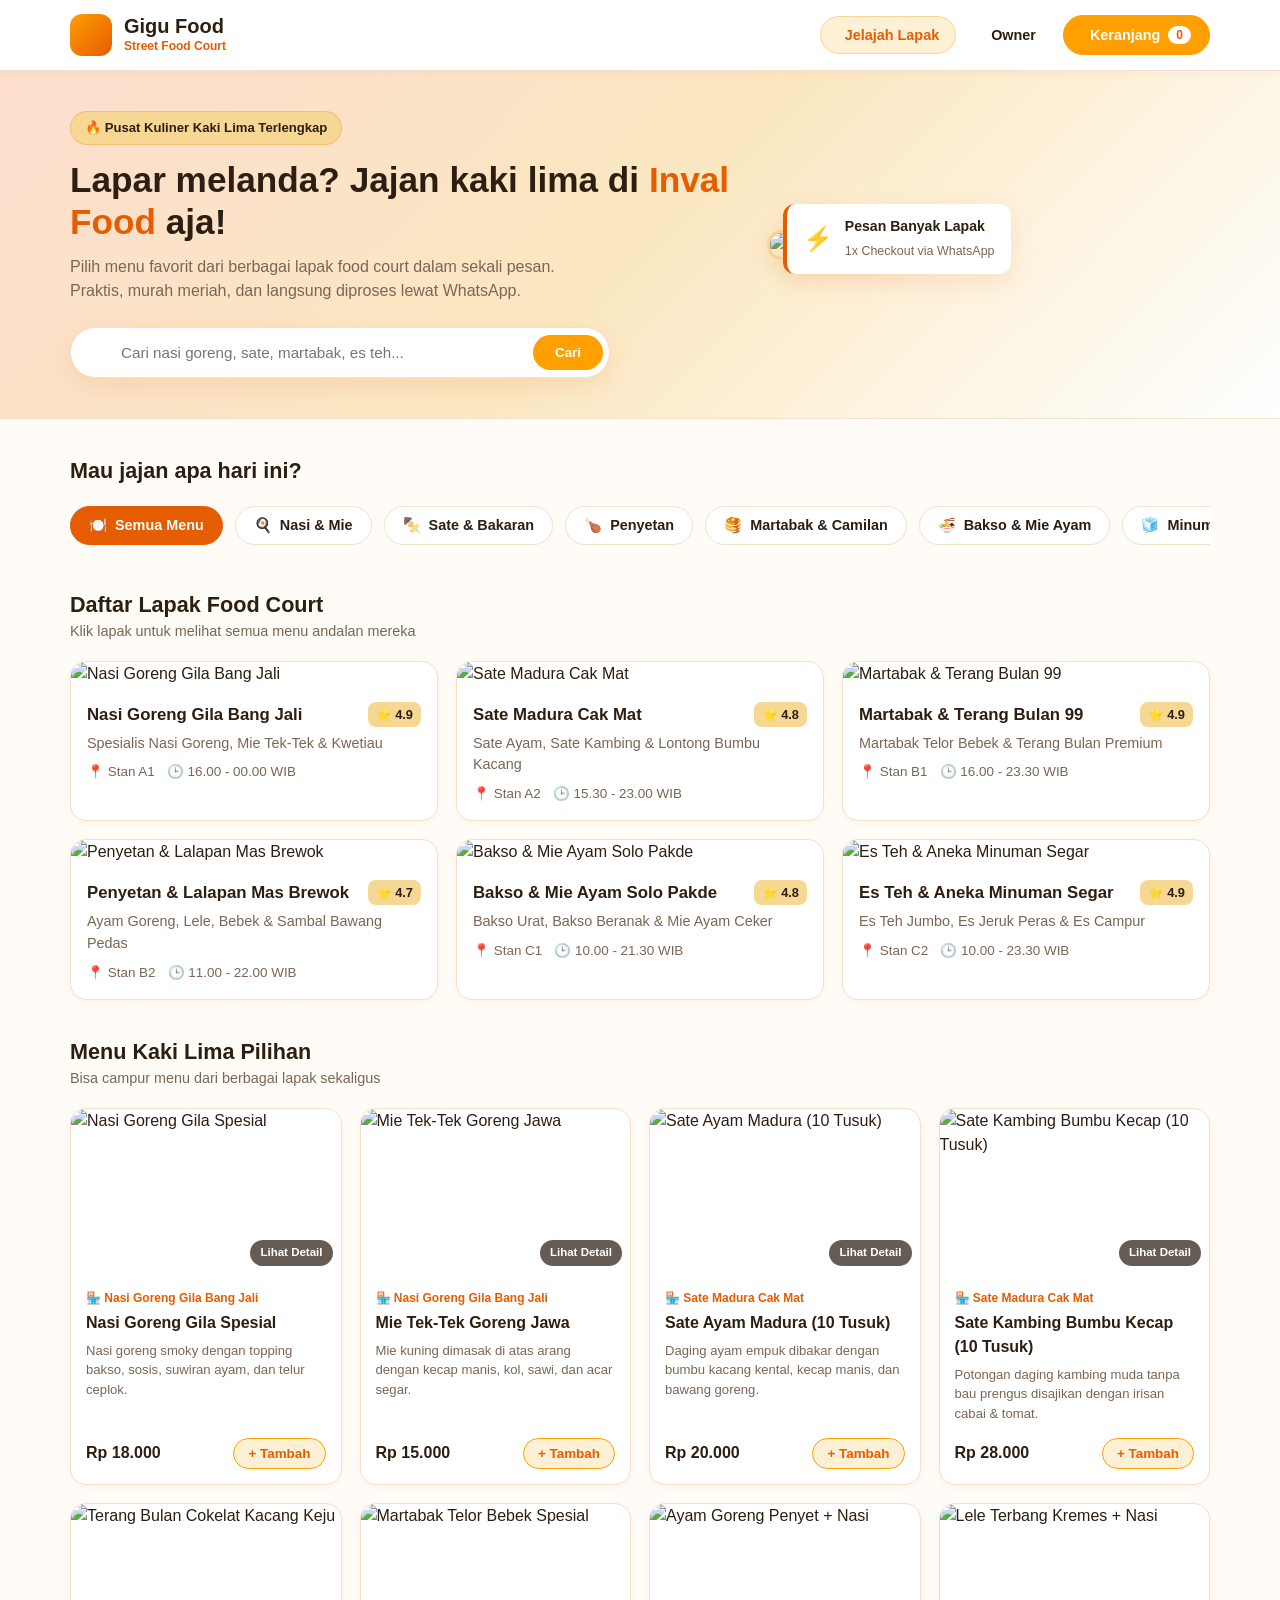
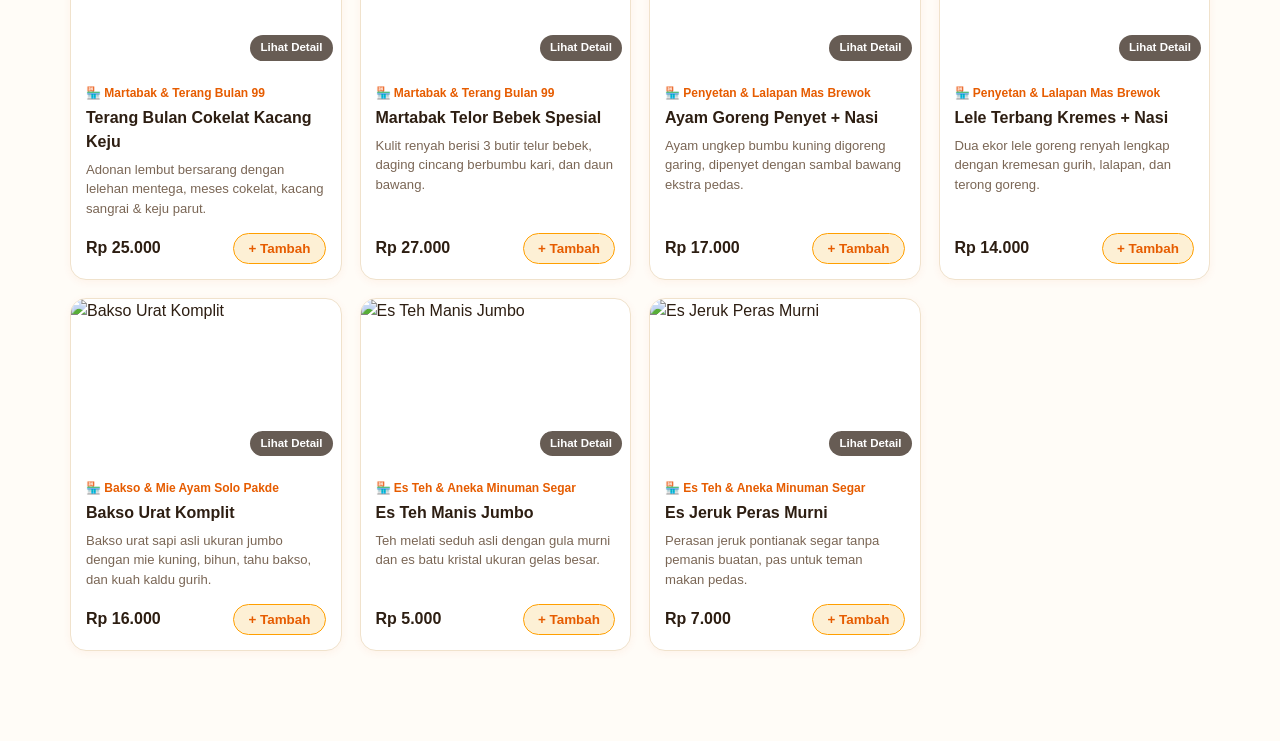
==== commit f8e3284b: "Update title and brand name to 'Gigu Food'" ====
--- a/index.html
+++ b/index.html
@@ -3,7 +3,7 @@
 <head>
   <meta charset="UTF-8" />
   <meta name="viewport" content="width=device-width, initial-scale=1.0" />
-  <title>Inval Food — Food Court & Jajanan Kaki Lima</title>
+  <title>Gigu Food — Food Court & Jajanan Kaki Lima</title>
   <link rel="preconnect" href="https://fonts.googleapis.com">
   <link rel="preconnect" href="https://fonts.gstatic.com" crossorigin>
   <link href="https://fonts.googleapis.com/css2?family=Plus+Jakarta+Sans:wght@400;500;600;700;800&display=swap" rel="stylesheet">
@@ -20,7 +20,7 @@
           <i data-lucide="utensils-crossed"></i>
         </div>
         <div class="brand-text">
-          <span class="brand-name">Inval Food</span>
+          <span class="brand-name">Gigu Food</span>
           <span class="brand-tag">Street Food Court</span>
         </div>
       </div>
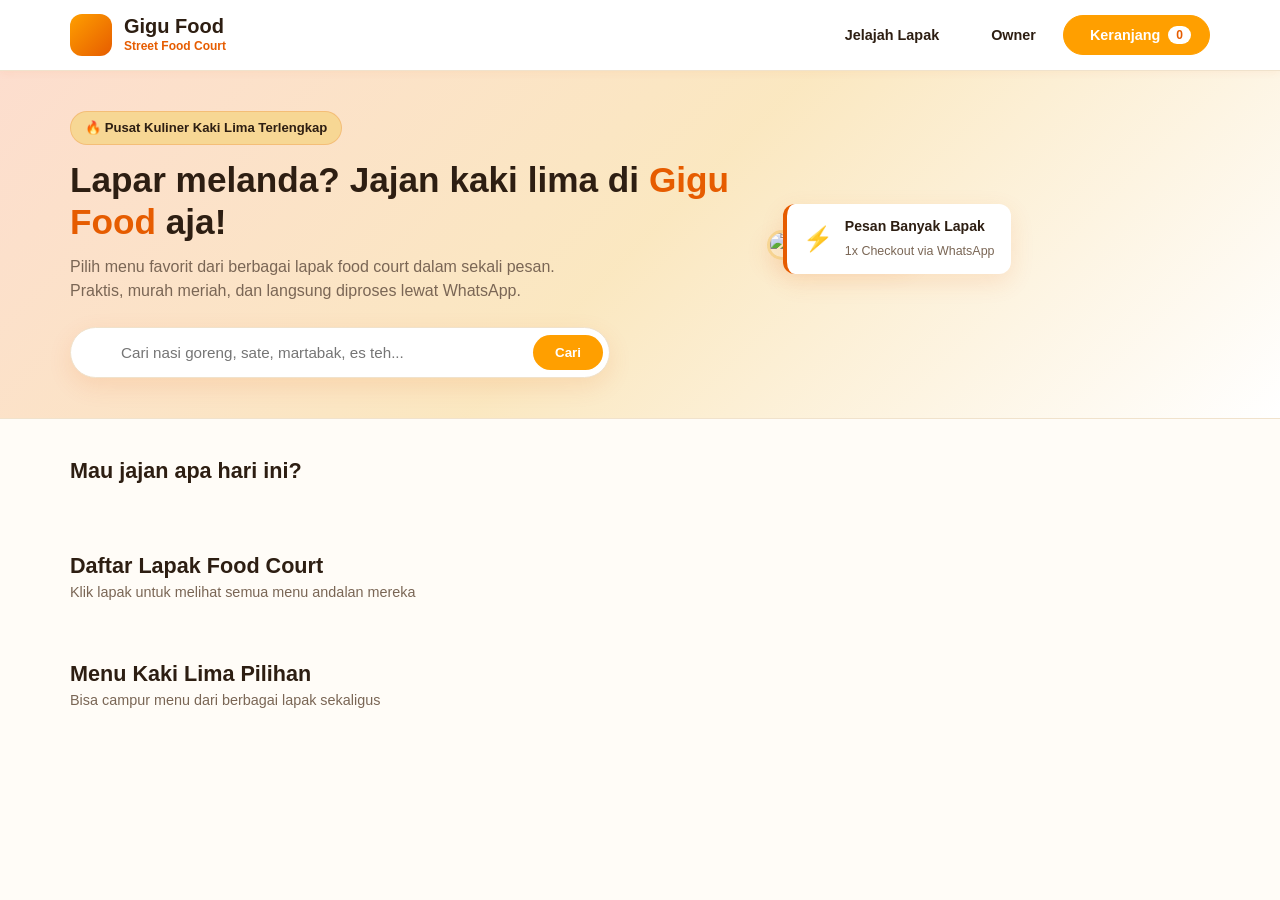
==== commit b37df23a: "Update food stall name from Inval Food to Gigu Food" ====
--- a/index.html
+++ b/index.html
@@ -80,7 +80,7 @@
       <div class="container hero-grid">
         <div class="hero-content">
           <span class="pill-badge">🔥 Pusat Kuliner Kaki Lima Terlengkap</span>
-          <h1>Lapar melanda? Jajan kaki lima di <span>Inval Food</span> aja!</h1>
+          <h1>Lapar melanda? Jajan kaki lima di <span>Gigu Food</span> aja!</h1>
           <p>Pilih menu favorit dari berbagai lapak food court dalam sekali pesan. Praktis, murah meriah, dan langsung diproses lewat WhatsApp.</p>
           
           <form class="search-bar" onsubmit="handleSearch(event, true)">
@@ -182,9 +182,9 @@
         <div class="owner-bio">
           <span class="pill-badge">👋 Kenalan Yuk!</span>
           <h1>Di Balik Layar <span>Inval Food</span></h1>
-          <p class="owner-role">Founder, Creative Director & Web Developer — Inval Food Street Culinary</p>
+          <p class="owner-role">Founder, Creative Director & Web Developer — Gigu Food Street Culinary</p>
           <p class="owner-desc">
-            Inval Food lahir dari semangat mengangkat jajanan kaki lima lokal agar lebih mudah dijangkau lewat satu platform pemesanan terpadu. Tanpa aplikasi yang rumit—cukup pilih menu dari berbagai lapak favorit, isi formulir singkat, dan pesanan langsung terhubung ke WhatsApp kasir kami.
+            Gigu Food lahir dari semangat mengangkat jajanan kaki lima lokal agar lebih mudah dijangkau lewat satu platform pemesanan terpadu. Tanpa aplikasi yang rumit—cukup pilih menu dari berbagai lapak favorit, isi formulir singkat, dan pesanan langsung terhubung ke WhatsApp kasir kami.
           </p>
           <div class="owner-stats">
             <div class="stat-item">
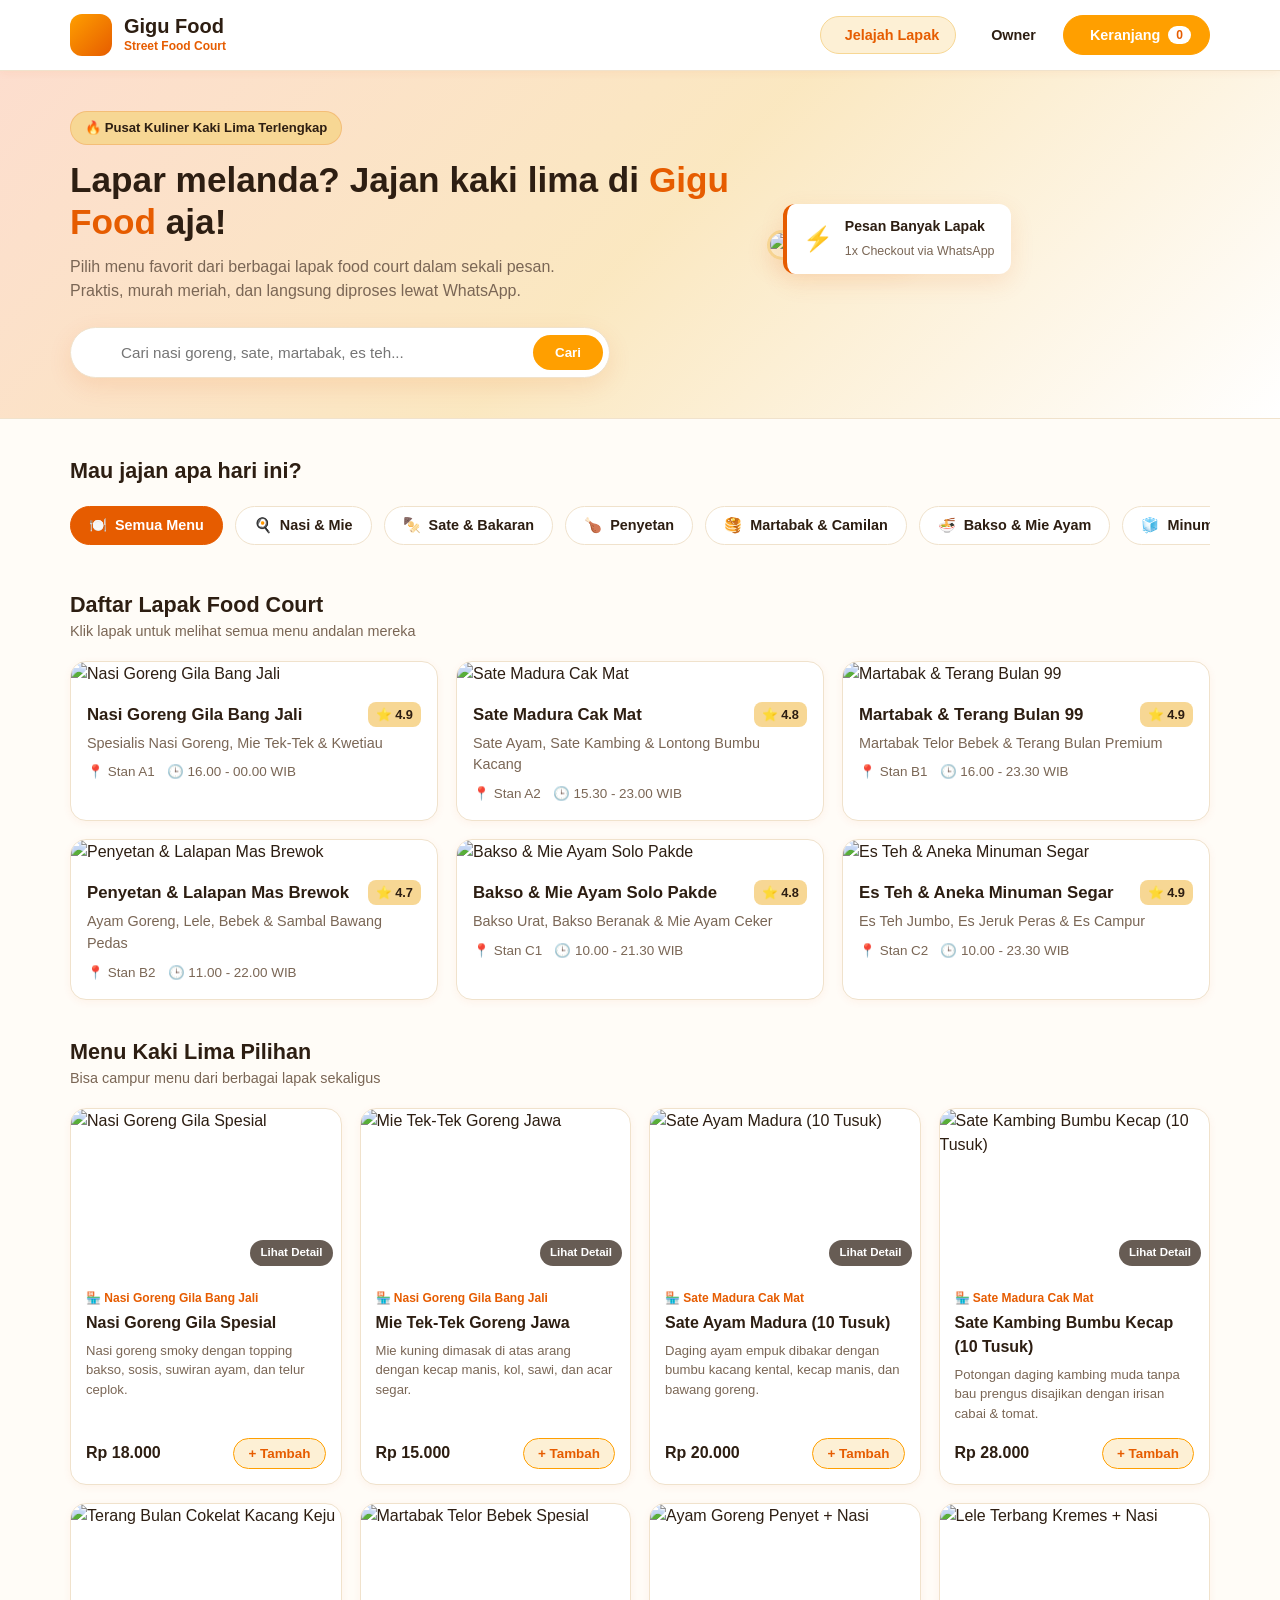
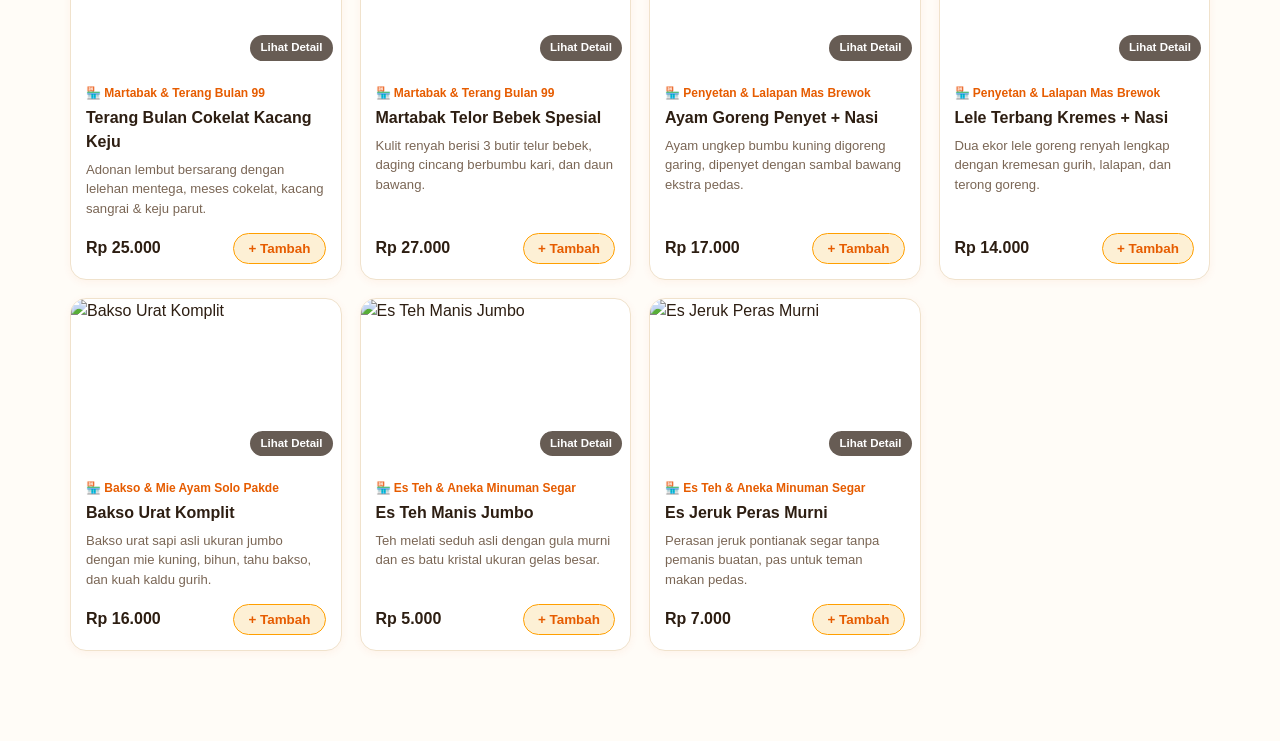
==== commit 6c06201d: "Update title from 'Inval Food' to 'Gigu Food'" ====
--- a/index.html
+++ b/index.html
@@ -181,7 +181,7 @@
         </div>
         <div class="owner-bio">
           <span class="pill-badge">👋 Kenalan Yuk!</span>
-          <h1>Di Balik Layar <span>Inval Food</span></h1>
+          <h1>Di Balik Layar <span>Gigu Food</span></h1>
           <p class="owner-role">Founder, Creative Director & Web Developer — Gigu Food Street Culinary</p>
           <p class="owner-desc">
             Gigu Food lahir dari semangat mengangkat jajanan kaki lima lokal agar lebih mudah dijangkau lewat satu platform pemesanan terpadu. Tanpa aplikasi yang rumit—cukup pilih menu dari berbagai lapak favorit, isi formulir singkat, dan pesanan langsung terhubung ke WhatsApp kasir kami.
